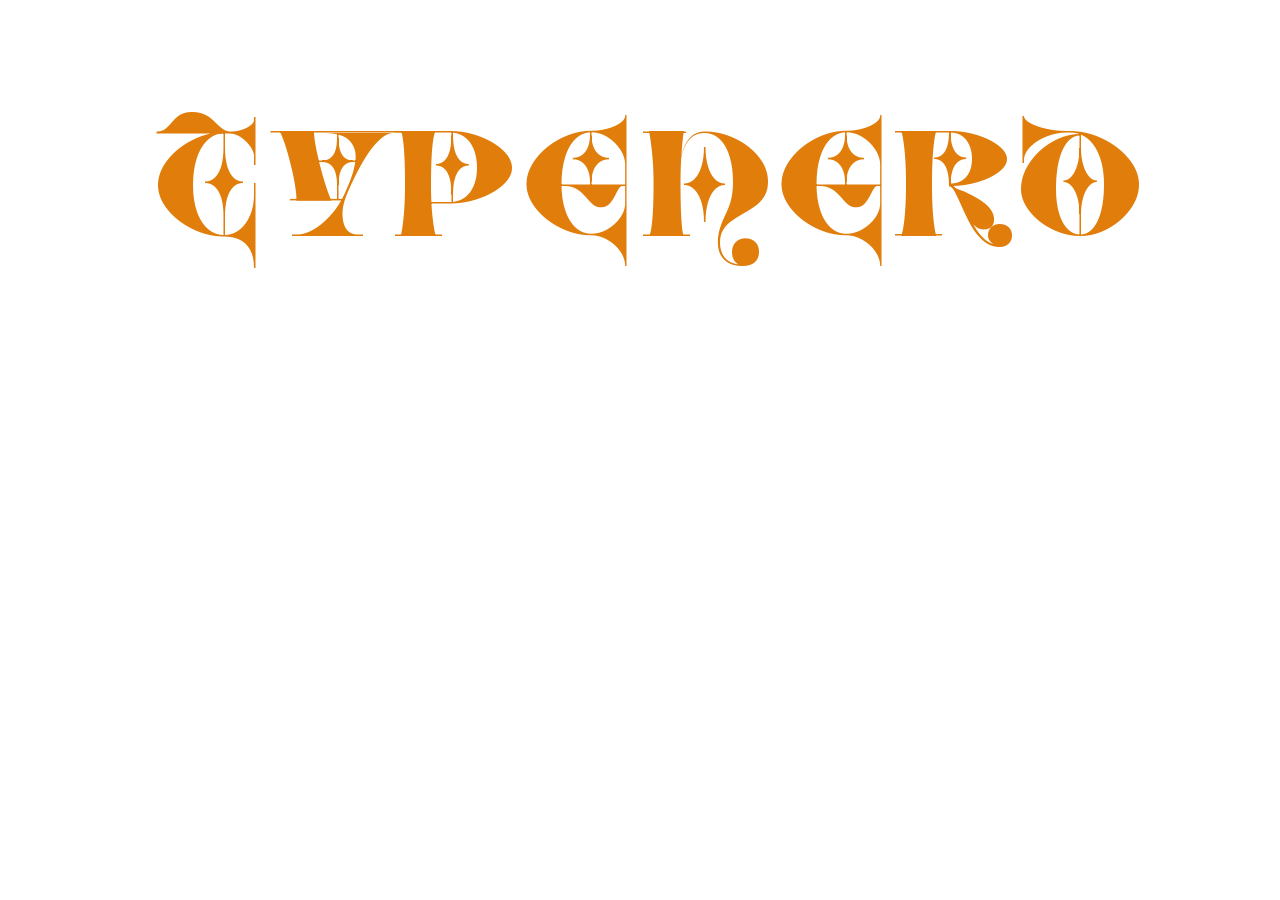
==== index.html @ fbab261c "Add files via upload" ====
<!DOCTYPE html>
<html lang="es-MX">
<head>
    <meta charset="UTF-8">
    <meta http-equiv="X-UA-Compatible" content="IE=edge">
    <meta name="viewport" content="width=device-width, initial-scale=1.0">
    <link rel = "stylesheet" type="text/css" href="styyle.css">
    <title>TypesNerd</title>
</head>
<body>
    <h1 class="typenerd">TypeNerd</h1>
</body>
</html>
---- styyle.css ----
@font-face {
    font-family: 'Tula';
    src: url(TulaVF.ttf) format('truetype-variations');
    font-weight: 30 320;
}

h1 {
    font-weight: 200;
    font-size: 150px;
    color: rgb(224, 125, 11);
    animation-name: variacion, colores;
    animation-duration: 3s;
    animation-iteration-count:infinite;
    
}
h1:hover {
    animation-play-state: paused;
}

html {
    font-family: 'Tula', Verdana, sans-serif;
  }
body {
    text-align: center;
    width: 100%
}
.typenerd {
    text-transform: uppercase;
}

@keyframes variacion {
    0% {
        font-weight: 30;
    }
    50% {
        font-weight: 320;
    } 
    100% {
        font-weight: 30;
    }
}

@keyframes colores {
    0% {
        color: rgb(224, 125, 11);
    }
    50% {
        color: rgb(11, 43, 224);
    } 
    100% {
        color: rgb(224, 125, 11);
    }
}
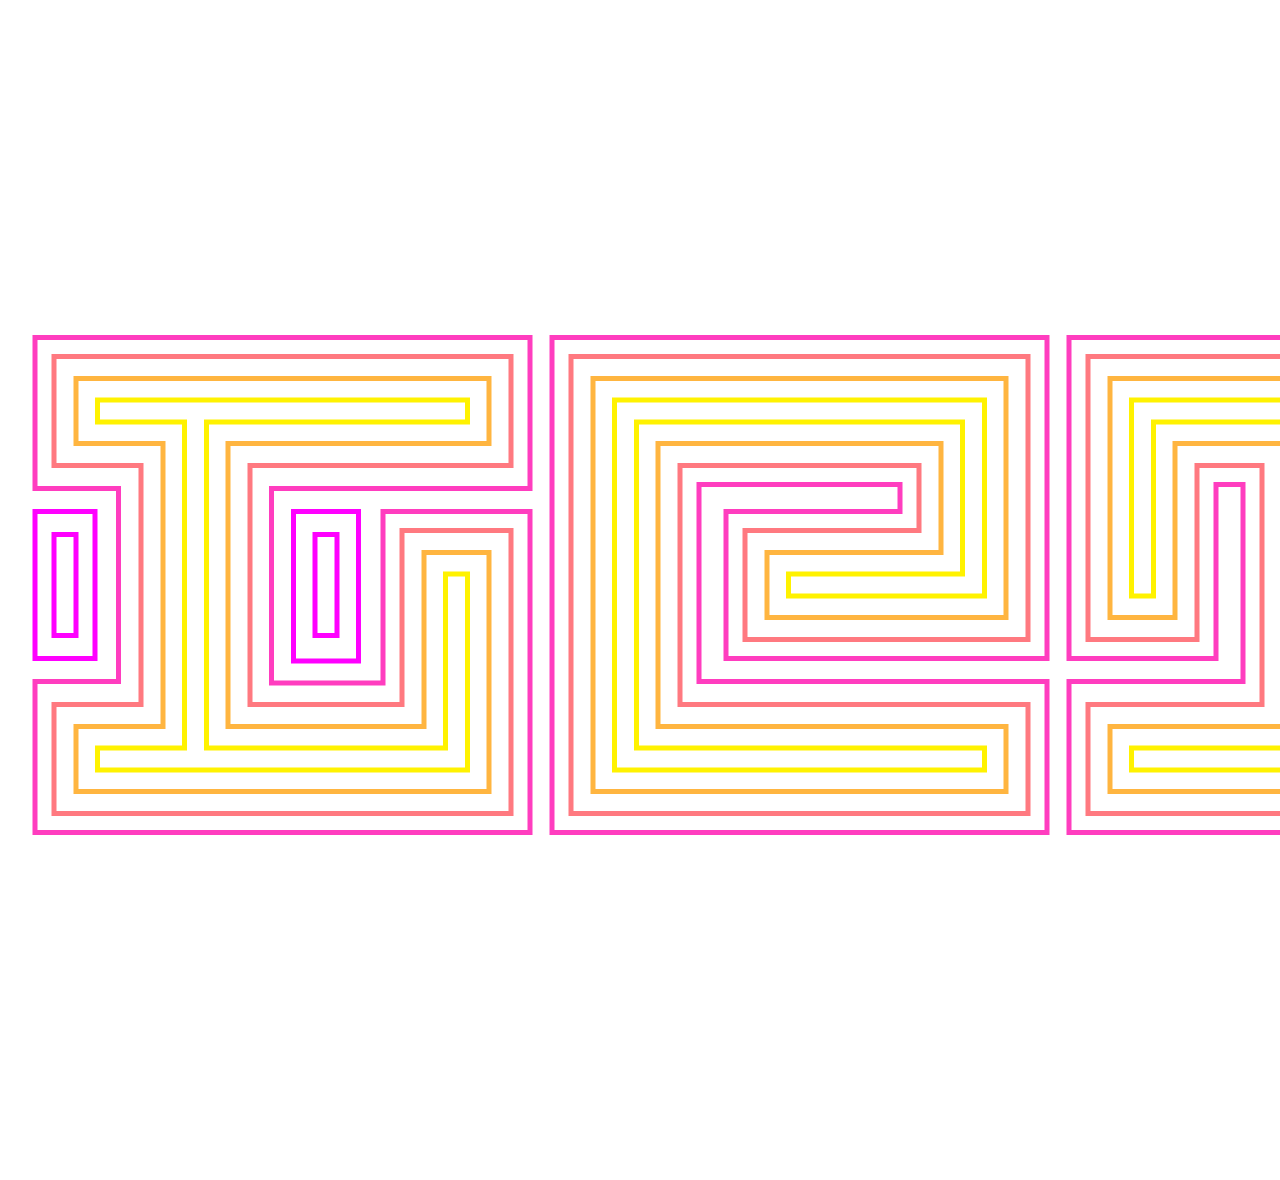
==== commit 770043e3: "algo" ====
--- a/index.html
+++ b/index.html
@@ -5,9 +5,12 @@
     <meta http-equiv="X-UA-Compatible" content="IE=edge">
     <meta name="viewport" content="width=device-width, initial-scale=1.0">
     <link rel = "stylesheet" type="text/css" href="styyle.css">
+    <script type="text/javascript" src="main.js"></script>
     <title>TypesNerd</title>
 </head>
 <body>
-    <h1 class="typenerd">TypeNerd</h1>
+    <div class="contain">
+        <p class="text">LETRÁSTICA</p>
+      </div>
 </body>
-</html>+</html>
--- a/styyle.css
+++ b/styyle.css
@@ -1,53 +1,37 @@
 @font-face {
-    font-family: 'Tula';
-    src: url(TulaVF.ttf) format('truetype-variations');
-    font-weight: 30 320;
+  src: url("Letrastica-VFVF.woff2") format("woff2");
+  font-family: "Letrastica";
+  font-weight: 0 100;
+  font-style: normal;
+}
+:root {
+  --wght: 0;
 }
 
-h1 {
-    font-weight: 200;
-    font-size: 150px;
-    color: rgb(224, 125, 11);
-    animation-name: variacion, colores;
-    animation-duration: 3s;
-    animation-iteration-count:infinite;
-    
-}
-h1:hover {
-    animation-play-state: paused;
+body{
+  display: flex;
+  flex-direction: column;
+
 }
 
-html {
-    font-family: 'Tula', Verdana, sans-serif;
-  }
-body {
-    text-align: center;
-    width: 100%
-}
-.typenerd {
-    text-transform: uppercase;
+.text {
+  font-family: "Letrastica";
+  font-variation-settings: "wght" var(--wght);
+  font-size: 500px;
+  height: 100px;
+  line-height: 90px;
+  pointer-events: none;
 }
 
-@keyframes variacion {
-    0% {
-        font-weight: 30;
-    }
-    50% {
-        font-weight: 320;
-    } 
-    100% {
-        font-weight: 30;
-    }
+/* Non Demo Related Code */
+
+
+
+
+
+.contain {
+  max-width: 100%;
+  margin: 2rem auto;
+  padding-left: 1em;
+  padding-right: 1em;
 }
-
-@keyframes colores {
-    0% {
-        color: rgb(224, 125, 11);
-    }
-    50% {
-        color: rgb(11, 43, 224);
-    } 
-    100% {
-        color: rgb(224, 125, 11);
-    }
-}
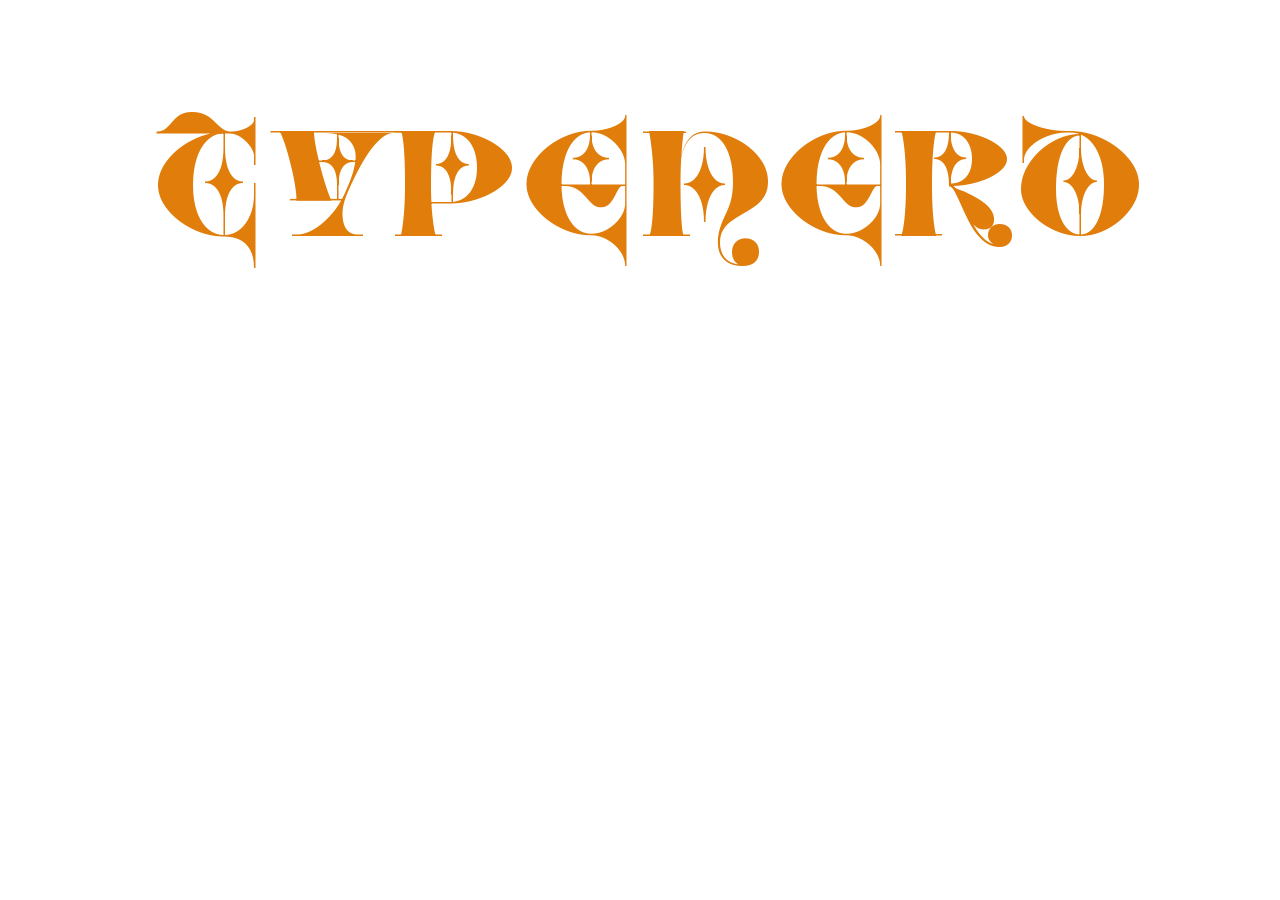
==== commit 98680ad5: "rell" ====
--- a/index.html
+++ b/index.html
@@ -1,16 +1,67 @@
 <!DOCTYPE html>
 <html lang="es-MX">
-<head>
-    <meta charset="UTF-8">
-    <meta http-equiv="X-UA-Compatible" content="IE=edge">
-    <meta name="viewport" content="width=device-width, initial-scale=1.0">
-    <link rel = "stylesheet" type="text/css" href="styyle.css">
-    <script type="text/javascript" src="main.js"></script>
+  <head>
+    <meta charset="UTF-8" />
+    <meta http-equiv="X-UA-Compatible" content="IE=edge" />
+    <meta name="viewport" content="width=device-width, initial-scale=1.0" />
+    <!-- <link rel="stylesheet" type="text/css" href="styyle.css" /> -->
     <title>TypesNerd</title>
-</head>
-<body>
-    <div class="contain">
-        <p class="text">LETRÁSTICA</p>
-      </div>
-</body>
+    <style>
+      @font-face {
+        font-family: "Tula";
+        src: url(TulaVF.ttf) format("truetype-variations");
+        font-weight: 30 320;
+      }
+
+      h1 {
+        font-weight: 200;
+        font-size: 150px;
+        color: rgb(224, 125, 11);
+        animation-name: variacion, colores;
+        animation-duration: 3s;
+        animation-iteration-count: infinite;
+      }
+      h1:hover {
+        animation-play-state: paused;
+      }
+
+      html {
+        font-family: "Tula", Verdana, sans-serif;
+      }
+      body {
+        text-align: center;
+        width: 100%;
+      }
+      .typenerd {
+        text-transform: uppercase;
+      }
+
+      @keyframes variacion {
+        0% {
+          font-weight: 30;
+        }
+        50% {
+          font-weight: 320;
+        }
+        100% {
+          font-weight: 30;
+        }
+      }
+
+      @keyframes colores {
+        0% {
+          color: rgb(224, 125, 11);
+        }
+        50% {
+          color: rgb(11, 43, 224);
+        }
+        100% {
+          color: rgb(224, 125, 11);
+        }
+      }
+    </style>
+  </head>
+  <body>
+    <h1 class="typenerd">TypeNerd</h1>
+  </body>
 </html>
